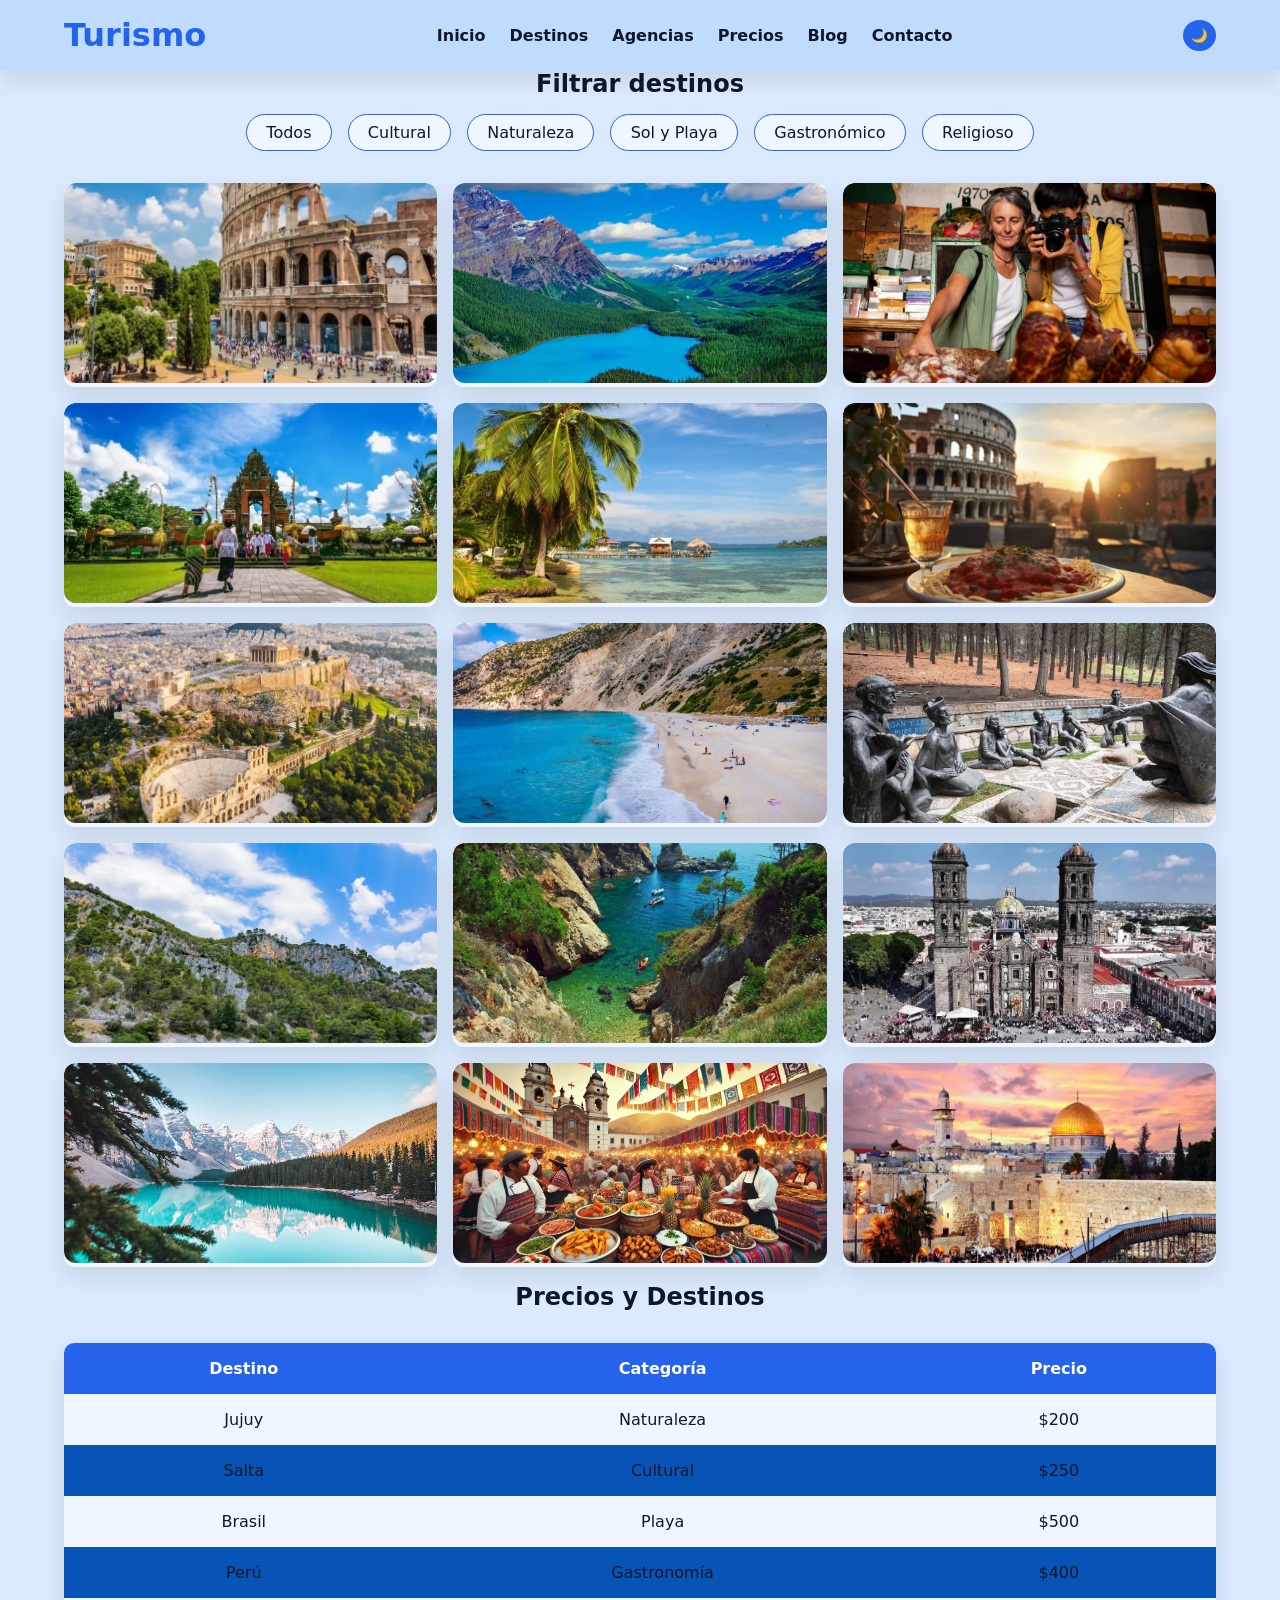
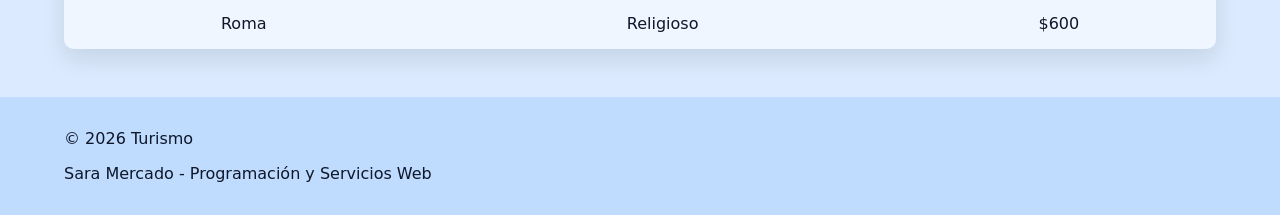
==== destinos.html @ b3fe427a "destinos" ====
<!DOCTYPE html>
<html lang="es">
<head>
  <meta charset="UTF-8">
  <meta name="viewport" content="width=device-width, initial-scale=1.0">
  <title>Destinos</title>

  <link rel="stylesheet" href="css/variables.css">
  <link rel="stylesheet" href="css/styles.css">
  <link rel="stylesheet" href="css/layout.css">
  <link rel="stylesheet" href="css/components.css">
  <link rel="stylesheet" href="css/animations.css">
  <link rel="stylesheet" href="css/responsive.css">
</head>

<body>

<header class="header">
  <div class="container">
    <h1 class="logo">Turismo</h1>

    <nav class="nav">
      <ul>
        <li><a href="index.html">Inicio</a></li>
        <li><a href="destinos.html">Destinos</a></li>
        <li><a href="agencias.html">Agencias</a></li>
        <li><a href="precios.html">Precios</a></li>
        <li><a href="blog.html">Blog</a></li>
        <li><a href="contacto.html">Contacto</a></li>
      </ul>
    </nav>

    <button id="darkModeToggle">🌙</button>
    <button id="menuToggle">☰</button>
  </div>
</header>

<section class="container filtros">
  <h2>Filtrar destinos</h2>

  <!-- INPUTS -->
  <input type="radio" name="filtro" id="all" checked>
  <input type="radio" name="filtro" id="cultural">
  <input type="radio" name="filtro" id="naturaleza">
  <input type="radio" name="filtro" id="playa">
  <input type="radio" name="filtro" id="gastronomico">
  <input type="radio" name="filtro" id="religioso">

  <div class="filtro-labels">
    <label for="all">Todos</label>
    <label for="cultural">Cultural</label>
    <label for="naturaleza">Naturaleza</label>
    <label for="playa">Sol y Playa</label>
    <label for="gastronomico">Gastronómico</label>
    <label for="religioso">Religioso</label>
  </div>

  <!-- GALERIA -->
  <div class="galeria">

    <!-- CULTURAL -->
    <article class="card destino cultural"><img src="assets/images/cultural1.webp"><div class="overlay">Cultural</div></article>
    <article class="card destino cultural"><img src="assets/images/cultural2.webp"><div class="overlay">Cultural</div></article>
    <article class="card destino cultural"><img src="assets/images/cultural3.webp"><div class="overlay">Cultural</div></article>

    <!-- NATURALEZA -->
    <article class="card destino naturaleza"><img src="assets/images/natural1.webp"><div class="overlay">Naturaleza</div></article>
    <article class="card destino naturaleza"><img src="assets/images/natural2.jpg"><div class="overlay">Naturaleza</div></article>
    <article class="card destino naturaleza"><img src="assets/images/natural3.jpg"><div class="overlay">Naturaleza</div></article>

    <!-- PLAYA -->
    <article class="card destino playa"><img src="assets/images/playa1.webp"><div class="overlay">Playa</div></article>
    <article class="card destino playa"><img src="assets/images/playa2.webp"><div class="overlay">Playa</div></article>
    <article class="card destino playa"><img src="assets/images/playa3.webp"><div class="overlay">Playa</div></article>

    <!-- GASTRONOMICO -->
    <article class="card destino gastronomico"><img src="assets/images/gastro1.webp"><div class="overlay">Gastronomía</div></article>
    <article class="card destino gastronomico"><img src="assets/images/gastro2.webp"><div class="overlay">Gastronomía</div></article>
    <article class="card destino gastronomico"><img src="assets/images/gastro3.webp"><div class="overlay">Gastronomía</div></article>

    <!-- RELIGIOSO -->
    <article class="card destino religioso"><img src="assets/images/religioso1.webp"><div class="overlay">Religioso</div></article>
    <article class="card destino religioso"><img src="assets/images/religioso2.webp"><div class="overlay">Religioso</div></article>
    <article class="card destino religioso"><img src="assets/images/religioso3.webp"><div class="overlay">Religioso</div></article>

  </div>
</section>

<!-- TABLA -->
<section class="container tabla">
  <h2>Precios y Destinos</h2>

  <table>
    <thead>
      <tr>
        <th>Destino</th>
        <th>Categoría</th>
        <th>Precio</th>
      </tr>
    </thead>
    <tbody>
      <tr><td>Jujuy</td><td>Naturaleza</td><td>$200</td></tr>
      <tr><td>Salta</td><td>Cultural</td><td>$250</td></tr>
      <tr><td>Brasil</td><td>Playa</td><td>$500</td></tr>
      <tr><td>Perú</td><td>Gastronomía</td><td>$400</td></tr>
      <tr><td>Roma</td><td>Religioso</td><td>$600</td></tr>
    </tbody>
  </table>
</section>

<footer class="footer">
  <div class="container">
    <p>© 2026 Turismo</p>
    <p>Sara Mercado - Programación y Servicios Web</p>
  </div>
</footer>

<script src="js/main.js"></script>
</body>
</html>
---- css/variables.css ----
:root {
  --bg: #dbeafe;
  --text: #0f172a;

  --primary: #2563eb;

  --card-bg: #eff6ff;

  --header-bg: #bfdbfe;
  --footer-bg: #bfdbfe;

  --footer-text: #0f172a;

  --shadow: 0 10px 25px rgba(0,0,0,0.1);
}

/* Modo Oscuro */
body.dark {
  --bg: #020617;
  --text: #e2e8f0;

  --card-bg: #0f172a;

  /* 🔥 contraste real */
  --header-bg: #020617;
  --footer-bg: #000000;

  --footer-text: #cbd5f5;
}
---- css/styles.css ----
* {
  margin: 0;
  padding: 0;
  box-sizing: border-box;
}

body {
  font-family: system-ui, sans-serif;
  background: var(--bg);
  color: var(--text);
}

.container {
  width: 90%;
  max-width: 1200px;
  margin: auto;
}
---- css/layout.css ----
.header {
  background: var(--header-bg);
  box-shadow: var(--shadow);
  position: sticky;
  top: 0;
  z-index: 100;
}

.header .container {
  display: flex;
  justify-content: space-between;
  align-items: center;
  padding: 1rem 0;
}

.logo {
  color: var(--primary);
  font-weight: bold;
}

.nav ul {
  display: flex;
  list-style: none;
  gap: 1.5rem;
}

.nav a {
  text-decoration: none;
  color: var(--text);
  font-weight: 600;
}

.nav a:hover {
  color: var(--primary);
}

#menuToggle {
  display: none;
  font-size: 1.8rem;
  background: transparent;
  border: none;
  cursor: pointer;
  color: var(--text); /* 🔥 clave */
  transition: 0.3s;
}

#menuToggle:hover {
  color: var(--primary);
}

#darkModeToggle {
  background: var(--primary);
  border: none;
  color: white;
  padding: 0.5rem;
  border-radius: 50%;
  cursor: pointer;
}

/* FOOTER */
.footer {
  background: var(--footer-bg);
  color: var(--footer-text);
  padding: 2rem 0;
  margin-top: 3rem;
}

.footer .container {
  display: flex;
  flex-direction: column;
  gap: 1rem;
}
---- css/components.css ----
.hero {
  position: relative;
  height: 85vh;
  overflow: hidden;
}

.hero video {
  width: 100%;
  height: 100%;
  object-fit: cover;
}

.hero-overlay {
  position: absolute;
  top: 50%;
  left: 50%;
  transform: translate(-50%, -50%);
  
  text-align: center;
}

.hero-overlay h2 {
  font-size: 3rem;
  color: #ffffff;
  text-shadow: 0 5px 15px rgba(0,0,0,0.7); /* 🔥 solución elegante */
}

.hero-overlay p {
  color: #e2e8f0;
  margin-top: 1rem;
  text-shadow: 0 5px 15px rgba(0,0,0,0.7);
}

.destinos {
  margin-top: 3rem;
}

.cards {
  display: grid;
  grid-template-columns: repeat(auto-fit, minmax(250px,1fr));
  gap: 1.5rem;
  margin-top: 2rem;
}

.card {
  background: var(--card-bg);
  border-radius: 10px;
  overflow: hidden;
  box-shadow: var(--shadow);
  transition: .3s;
}

.card img {
  width: 100%;
  height: 200px;
  object-fit: cover;
}

.card:hover {
  transform: translateY(-10px);
}

.card-info {
  padding: 1rem;
  text-align: center;
}

/* CONTADOR */
.contador {
  text-align: center;
  padding: 3rem 0;
  font-size: 2rem;
  font-weight: bold;
  color: var(--primary);
}

/* TESTIMONIOS */
.carousel {
  display: grid;
  grid-template-columns: repeat(auto-fit, minmax(250px,1fr));
  gap: 1.5rem;
  margin-top: 2rem;
}

.slide {
  background: var(--card-bg);
  padding: 1.5rem;
  border-radius: 15px;
  box-shadow: var(--shadow);
  transition: 0.3s;
}

.slide:hover {
  transform: translateY(-10px);
}

.slide p {
  font-style: italic;
  margin-bottom: 1rem;
}

.slide span {
  color: gold;
  font-size: 1.2rem;
}

.slide h4 {
  margin-top: 1rem;
  font-weight: bold;
  color: var(--primary);
}

/* TITULOS */
h2 {
  text-align: center;
  margin-bottom: 1rem;
}

/* FILTROS */
.filtros input {
  display: none;
}

.filtro-labels {
  display: flex;
  gap: 1rem;
  flex-wrap: wrap;
  margin-top: 1rem;
  justify-content: center;
}

.filtro-labels label {
  background: var(--card-bg);
  color: var(--text);
  padding: 0.5rem 1.2rem;
  border-radius: 20px;
  cursor: pointer;
  border: 1px solid var(--primary);
  transition: 0.3s;
}

.filtro-labels label:hover {
  background: var(--primary);
  color: white;
}

/* GALERIA MASONRY */
.galeria {
  column-count: 3;
  column-gap: 1rem;
  margin-top: 2rem;
}

.destino {
  break-inside: avoid;
  margin-bottom: 1rem;
  position: relative;
}

.destino img {
  width: 100%;
  border-radius: 12px;
  transition: 0.3s;
}

/* OVERLAY MEJORADO */
.overlay {
  position: absolute;
  bottom: 0;
  width: 100%;
  padding: 1rem;
  border-radius: 0 0 12px 12px;
  background: linear-gradient(transparent, rgba(0,0,0,0.8));
  color: white;
  opacity: 0;
  transition: 0.3s;
  text-align: center;
}

.destino:hover img {
  transform: scale(1.1);
}

.destino:hover .overlay {
  opacity: 1;
}

/* FILTRO FUNCIONAL */
#cultural:checked ~ .galeria .destino:not(.cultural),
#naturaleza:checked ~ .galeria .destino:not(.naturaleza),
#playa:checked ~ .galeria .destino:not(.playa),
#gastronomico:checked ~ .galeria .destino:not(.gastronomico),
#religioso:checked ~ .galeria .destino:not(.religioso) {
  display: none;
}

/* TABLA PRO */
.tabla table {
  width: 100%;
  border-collapse: collapse;
  margin-top: 2rem;
  border-radius: 10px;
  overflow: hidden;
  box-shadow: var(--shadow);
}

.tabla th {
  background: var(--primary);
  color: rgb(255, 255, 255);
  padding: 1rem;
}

.tabla td {
  padding: 1rem;
  text-align: center;
  background: var(--card-bg);
}

.tabla tr:nth-child(even) td {
  background: #0853b6;
}

.tabla tr:hover td {
  background: var(--primary);
  color: white;
  transition: 0.3s;
}
---- css/animations.css ----
.hero-overlay {
  animation: fadeIn 2s ease;
}

@keyframes fadeIn {
  from {opacity: 0; transform: translate(-50%, -60%);}
  to {opacity: 1; transform: translate(-50%, -50%);}
}
---- css/responsive.css ----
@media (max-width: 768px) {

  #menuToggle {
    display: block;
  }

  .nav ul {
    position: absolute;
    top: 70px;
    right: 0;
    background: var(--card-bg);
    flex-direction: column;
    width: 220px;
    padding: 1rem;
    display: none;
    box-shadow: var(--shadow);
  }

  .nav ul.active {
    display: flex;
  }

}

@media (max-width: 768px) {

  .galeria {
    column-count: 1;
  }

  .tabla table,
.tabla tbody,
.tabla th,
.tabla td,
.tabla tr {
  display: block;
}

/* 🔥 ocultar encabezado correctamente */
.tabla thead {
  display: none;
}

  .tabla tr {
    margin-bottom: 1rem;
    box-shadow: var(--shadow);
  }

  .tabla td {
    text-align: right;
    padding-left: 50%;
    position: relative;
  }

  .tabla td::before {
    position: absolute;
    left: 1rem;
    font-weight: bold;
  }

  .tabla td:nth-child(1)::before { content: "Destino"; }
  .tabla td:nth-child(2)::before { content: "Categoría"; }
  .tabla td:nth-child(3)::before { content: "Precio"; }
}
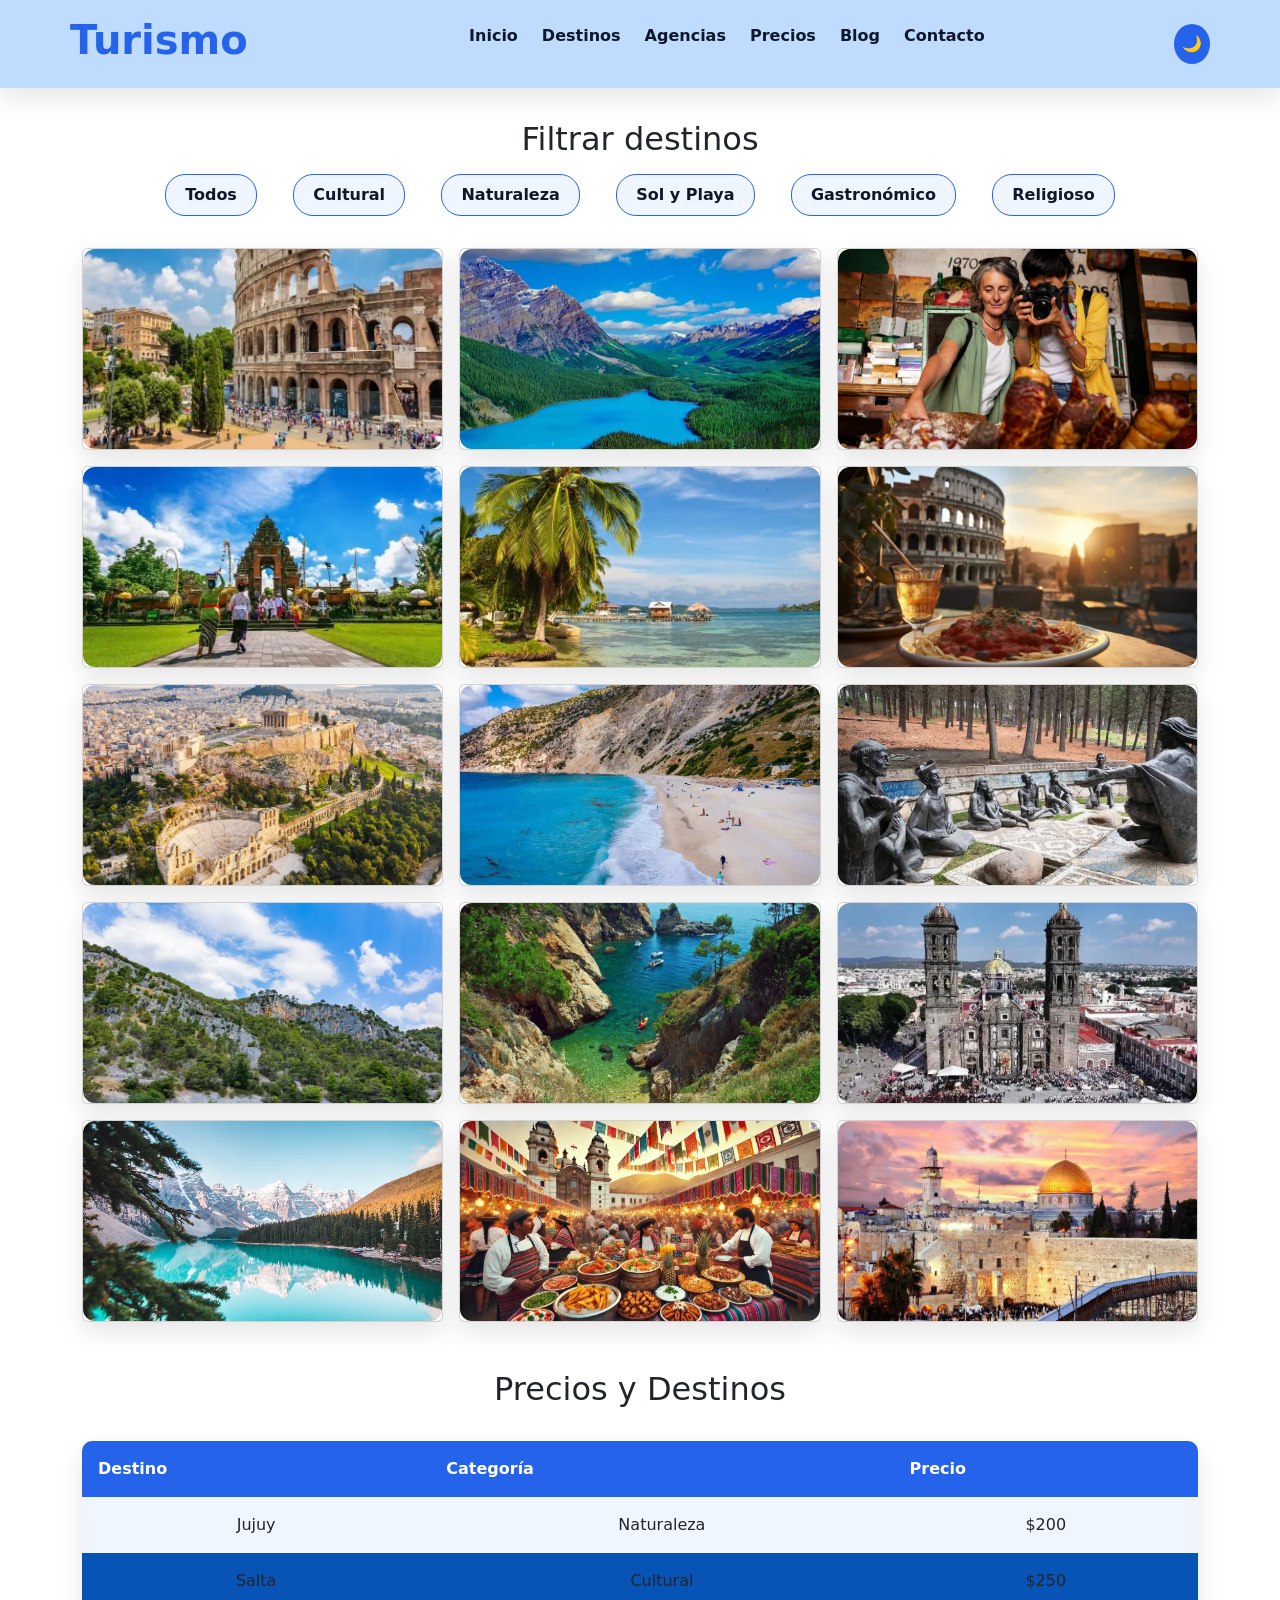
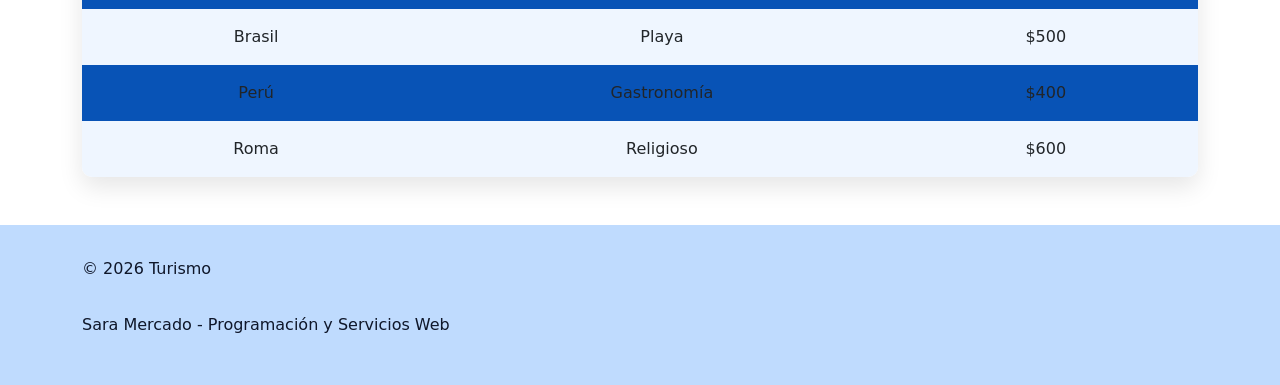
==== commit 958e011a: "modificacion" ====
--- a/destinos.html
+++ b/destinos.html
@@ -11,6 +11,8 @@
   <link rel="stylesheet" href="css/components.css">
   <link rel="stylesheet" href="css/animations.css">
   <link rel="stylesheet" href="css/responsive.css">
+  <link href="https://cdn.jsdelivr.net/npm/bootstrap@5.3.8/dist/css/bootstrap.min.css" rel="stylesheet" integrity="sha384-sRIl4kxILFvY47J16cr9ZwB07vP4J8+LH7qKQnuqkuIAvNWLzeN8tE5YBujZqJLB" crossorigin="anonymous">
+<script src="https://cdn.jsdelivr.net/npm/bootstrap@5.3.8/dist/js/bootstrap.bundle.min.js" integrity="sha384-FKyoEForCGlyvwx9Hj09JcYn3nv7wiPVlz7YYwJrWVcXK/BmnVDxM+D2scQbITxI" crossorigin="anonymous"></script>
 </head>
 
 <body>
@@ -34,8 +36,7 @@
     <button id="menuToggle">☰</button>
   </div>
 </header>
-
-<section class="container filtros">
+<section class="container filtros justify-content-center">
   <h2>Filtrar destinos</h2>
 
   <!-- INPUTS -->
--- a/css/components.css
+++ b/css/components.css
@@ -224,4 +224,345 @@
   background: var(--primary);
   color: white;
   transition: 0.3s;
-}+}
+
+/* GRID */
+.agencias-grid {
+  display: grid;
+  grid-template-columns: repeat(auto-fit, minmax(250px,1fr));
+  gap: 2rem;
+  margin-top: 2rem;
+}
+
+/* FLIP CARD */
+.flip-card {
+  perspective: 1000px;
+}
+
+.flip-inner {
+  position: relative;
+  width: 100%;
+  height: 300px;
+  transform-style: preserve-3d;
+  transition: 0.6s;
+}
+
+.flip-card:hover .flip-inner {
+  transform: rotateY(180deg);
+}
+
+.flip-front,
+.flip-back {
+  position: absolute;
+  width: 100%;
+  height: 100%;
+  backface-visibility: hidden;
+  border-radius: 15px;
+  overflow: hidden;
+  box-shadow: var(--shadow);
+}
+
+.flip-front {
+  background: var(--card-bg);
+  text-align: center;
+}
+
+.flip-front img {
+  width: 100%;
+  height: 200px;
+  object-fit: cover;
+}
+
+.flip-front h3 {
+  padding: 1rem;
+}
+
+.flip-back {
+  background: var(--card-bg);
+  transform: rotateY(180deg);
+  padding: 1.5rem;
+  text-align: center;
+}
+
+/* RATING */
+.rating {
+  display: flex;
+  justify-content: center;
+  gap: 5px;
+  margin-top: 1rem;
+  direction: rtl;
+}
+
+.rating input {
+  display: none;
+}
+
+.rating label {
+  font-size: 1.5rem;
+  color: #ccc;
+  cursor: pointer;
+  transition: 0.3s;
+}
+
+/* hover efecto */
+.rating label:hover,
+.rating label:hover ~ label {
+  color: gold;
+}
+
+/* seleccionado */
+.rating input:checked ~ label {
+  color: gold;
+}
+
+/* FORMULARIO */
+.formulario {
+  display: grid;
+  gap: 1.5rem;
+  margin-top: 2rem;
+}
+
+.grupo {
+  position: relative;
+}
+
+.grupo input,
+.grupo textarea {
+  width: 100%;
+  padding: 1rem;
+  border: 2px solid #ccc;
+  border-radius: 8px;
+  background: transparent;
+  color: var(--text);
+}
+
+/* VALIDACION */
+.grupo input:valid,
+.grupo textarea:valid {
+  border-color: green;
+}
+
+.grupo input:invalid,
+.grupo textarea:invalid {
+  border-color: red;
+}
+
+/* LABEL */
+.grupo label {
+  position: absolute;
+  top: 50%;
+  left: 1rem;
+  transform: translateY(-50%);
+  color: #888;
+  pointer-events: none;
+  transition: 0.3s;
+}
+
+.grupo input:focus + label,
+.grupo textarea:focus + label,
+.grupo input:valid + label,
+.grupo textarea:valid + label {
+  top: -10px;
+  font-size: 0.8rem;
+  color: var(--primary);
+}
+
+/* BOTON */
+.btn {
+  background: var(--primary);
+  color: white;
+  padding: 1rem;
+  border: none;
+  border-radius: 8px;
+  cursor: pointer;
+  position: relative;
+}
+
+/* SPINNER */
+.spinner {
+  width: 20px;
+  height: 20px;
+  border: 3px solid white;
+  border-top: 3px solid transparent;
+  border-radius: 50%;
+  display: none;
+  margin-left: 10px;
+}
+
+/* MODAL */
+.modal {
+  position: fixed;
+  top: 0;
+  left: 0;
+  width: 100%;
+  height: 100%;
+  background: rgba(0,0,0,0.6);
+  display: none;
+  justify-content: center;
+  align-items: center;
+}
+
+.modal-content {
+  background: var(--card-bg);
+  padding: 2rem;
+  border-radius: 10px;
+  text-align: center;
+}
+
+/* INFO */
+.info-precios {
+  margin-top: 2rem;
+  text-align: center;
+}
+
+/* TABLA */
+.tabla-precios {
+  width: 100%;
+  border-collapse: collapse;
+  margin-top: 2rem;
+  box-shadow: var(--shadow);
+  border-radius: 10px;
+  overflow: hidden;
+}
+
+.tabla-precios th {
+  background: var(--primary);
+  color: white;
+  padding: 1rem;
+}
+
+.tabla-precios td {
+  padding: 1rem;
+  text-align: center;
+  background: var(--card-bg);
+  transition: 0.3s;
+}
+
+.tabla-precios tr:hover td {
+  background: var(--primary);
+  color: white;
+}
+
+/* DESTACADO */
+.destacado td {
+  background: gold !important;
+  color: black !important;
+  font-weight: bold;
+}
+
+/* TOOLTIP */
+.tooltip {
+  position: relative;
+  cursor: pointer;
+}
+
+.tooltip-text {
+  position: absolute;
+  bottom: 120%;
+  left: 50%;
+  transform: translateX(-50%);
+  background: black;
+  color: white;
+  padding: 5px;
+  border-radius: 5px;
+  opacity: 0;
+  transition: 0.3s;
+  white-space: nowrap;
+}
+
+.tooltip:hover .tooltip-text {
+  opacity: 1;
+}
+
+/* NOTA */
+.nota {
+  margin-top: 1rem;
+  text-align: center;
+  font-size: 0.9rem;
+}
+
+/* FILTROS */
+.filtros {
+  text-align: center;
+  margin: 2rem 0;
+}
+
+.filtros input {
+  display: none;
+}
+
+.filtros label {
+  margin: 0 10px;
+  cursor: pointer;
+  font-weight: bold;
+}
+
+/* GRID NEWSPAPER */
+.blog-grid {
+  display: grid;
+  grid-template-columns: repeat(3, 1fr);
+  gap: 1rem;
+}
+
+.post {
+  background: var(--card-bg);
+  padding: 1rem;
+  box-shadow: var(--shadow);
+}
+
+.post img {
+  width: 100%;
+  height: 200px;
+  object-fit: cover;
+}
+
+/* ocultar radios */
+.blog input {
+  display: none;
+}
+
+/* FILTRO */
+#playa:checked ~ .blog-grid .post:not(.playa),
+#montana:checked ~ .blog-grid .post:not(.montana),
+#ciudad:checked ~ .blog-grid .post:not(.ciudad) {
+  display: none;
+}
+
+/* resaltar filtro activo */
+.filtros input:checked + label {
+  color: var(--primary);
+  border-bottom: 2px solid var(--primary);
+}
+
+/* COMENTARIOS */
+.comentarios {
+  margin-top: 3rem;
+}
+
+.comentario {
+  display: flex;
+  gap: 1rem;
+  margin-top: 1rem;
+}
+
+.avatar {
+  width: 50px;
+  height: 50px;
+  background: var(--primary);
+  border-radius: 50%;
+  position: relative;
+}
+
+/* avatar con pseudo */
+.avatar::after {
+  content: "";
+  position: absolute;
+  width: 20px;
+  height: 20px;
+  background: white;
+  border-radius: 50%;
+  top: 10px;
+  left: 15px;
+}
+
+
--- a/css/animations.css
+++ b/css/animations.css
@@ -5,4 +5,40 @@
 @keyframes fadeIn {
   from {opacity: 0; transform: translate(-50%, -60%);}
   to {opacity: 1; transform: translate(-50%, -50%);}
-}+}
+
+@keyframes spin {
+  to {
+    transform: rotate(360deg);
+  }
+}
+
+.spinner.activo {
+  display: inline-block;
+  animation: spin 1s linear infinite;
+}
+
+/* REVEAL PRO */
+.reveal {
+  opacity: 0;
+  transform: translateY(60px) scale(0.95);
+  transition: 
+    opacity 0.6s ease,
+    transform 0.6s ease;
+}
+
+.reveal.activo {
+  opacity: 1;
+  transform: translateY(0) scale(1);
+}
+
+/* delay progresivo */
+.blog-grid .post:nth-child(1) { transition-delay: 0.1s; }
+.blog-grid .post:nth-child(2) { transition-delay: 0.2s; }
+.blog-grid .post:nth-child(3) { transition-delay: 0.3s; }
+.blog-grid .post:nth-child(4) { transition-delay: 0.1s; }
+.blog-grid .post:nth-child(5) { transition-delay: 0.2s; }
+.blog-grid .post:nth-child(6) { transition-delay: 0.3s; }
+.blog-grid .post:nth-child(7) { transition-delay: 0.1s; }
+.blog-grid .post:nth-child(8) { transition-delay: 0.2s; }
+.blog-grid .post:nth-child(9) { transition-delay: 0.3s; }
--- a/css/responsive.css
+++ b/css/responsive.css
@@ -61,4 +61,55 @@
   .tabla td:nth-child(1)::before { content: "Destino"; }
   .tabla td:nth-child(2)::before { content: "Categoría"; }
   .tabla td:nth-child(3)::before { content: "Precio"; }
+}
+
+@media (max-width: 768px) {
+  .flip-inner {
+    height: 260px;
+  }
+}
+
+@media (max-width: 768px) {
+  .formulario {
+    display: flex;
+    flex-direction: column;
+  }
+}
+
+@media (max-width: 768px) {
+
+  .tabla-precios,
+  .tabla-precios thead,
+  .tabla-precios tbody,
+  .tabla-precios th,
+  .tabla-precios td,
+  .tabla-precios tr {
+    display: block;
+  }
+
+  .tabla-precios thead {
+    display: none;
+  }
+
+  .tabla-precios tr {
+    margin-bottom: 1rem;
+    box-shadow: var(--shadow);
+  }
+
+  .tabla-precios td {
+    text-align: right;
+    padding-left: 50%;
+    position: relative;
+  }
+
+  .tabla-precios td::before {
+    position: absolute;
+    left: 1rem;
+    font-weight: bold;
+  }
+
+  .tabla-precios td:nth-child(1)::before { content: "Destino"; }
+  .tabla-precios td:nth-child(2)::before { content: "Duración"; }
+  .tabla-precios td:nth-child(3)::before { content: "Precio"; }
+  .tabla-precios td:nth-child(4)::before { content: "Incluye"; }
 }
